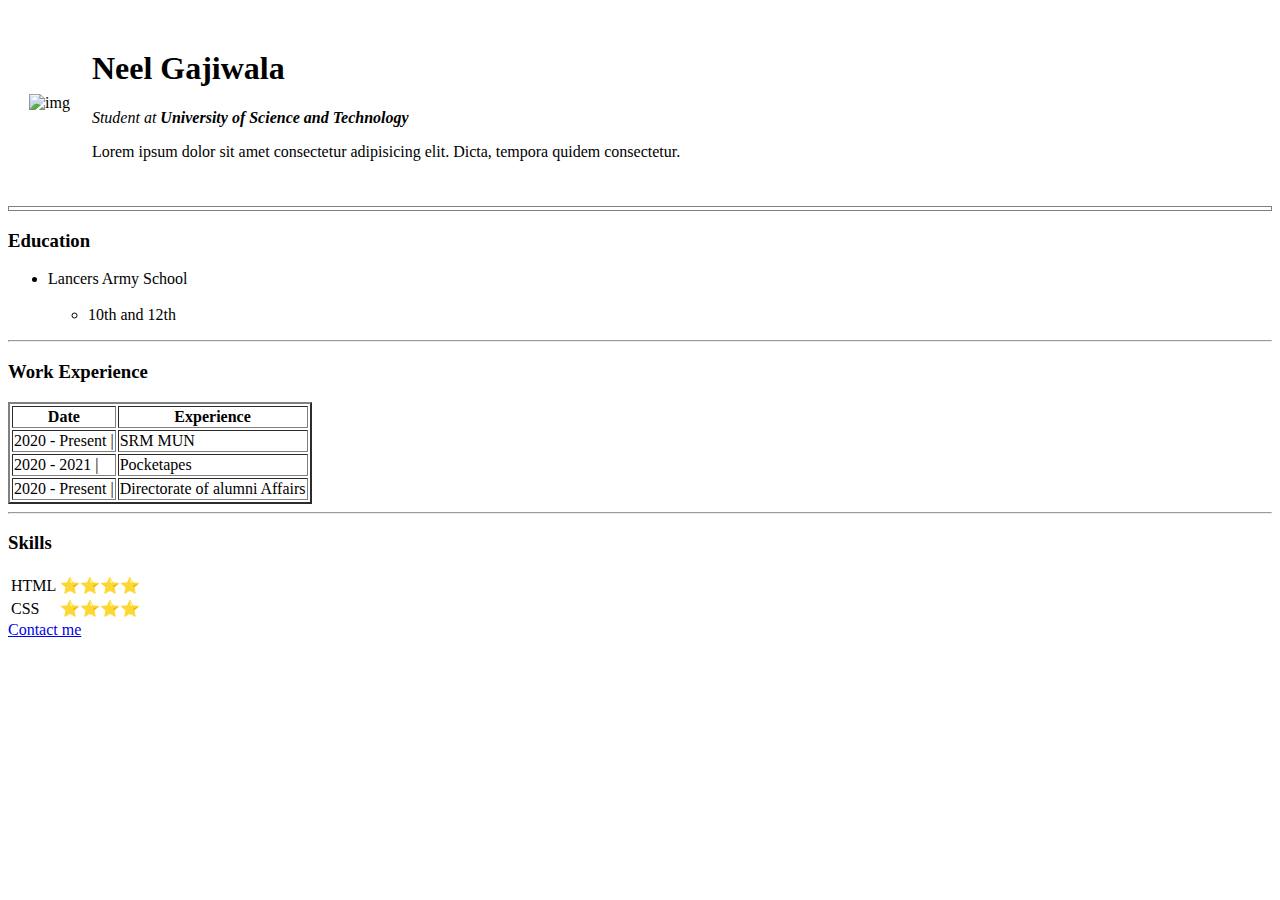
==== index.html @ 4abbf1fb "Initial cv website files" ====
<!DOCTYPE html>
<html lang="en">
  <head>
    <meta charset="UTF-8" />
    <meta http-equiv="X-UA-Compatible" content="IE=edge" />
    <meta name="viewport" content="width=device-width, initial-scale=1.0" />
    <title>Neel Gajiwala Homepage</title>
  </head>
  <body>
    <table cellspacing = "20">
      <tr>
          <td><img src="/UDEMY course/img1.png" alt="img"></td>
          <td><h1>Neel Gajiwala</h1>
        <p>
          <em>Student at <strong> University of Science and Technology</strong></em>
        </p>
        <p>
          Lorem ipsum dolor sit amet consectetur adipisicing elit. Dicta, tempora
          quidem consectetur.
        </p></td>
      </tr>
    </table>
    <hr size="5px" color="">
    <h3>Education</h3>
    <ul>
      <li>Lancers Army School</li>
      <ol>
        <br />
        <li type="circle">10th and 12th</li>
      </ol>
    </ul>
    <hr>
    <h3>Work Experience</h3>
    <table border="2">
      <thead>
        <tr>
          <th>Date</th>
          <th>Experience</th>
        </tr>
      </thead>

      <tbody>
        <tr>
          <td>2020 - Present |</td>
          <td>SRM MUN</td>
        </tr>
        <tr>
          <td>2020 - 2021 |</td>
          <td>Pocketapes</td>
        </tr>
        <tr>
          <td>2020 - Present |</td>
          <td>Directorate of alumni Affairs</td>
        </tr>
      </tbody>
    </table>
    <hr>
    <h3>
        Skills
    </h3>
    
                <table>
                    <tr>
                        <td> HTML </td>
                        <td> ⭐⭐⭐⭐</td>
                    </tr>
                    <tr>
                        <td> CSS </td>
                        <td> ⭐⭐⭐⭐</td>
                    </tr>
                </table>
            </td>
        
    
    <a href="contact.html" target="blank">Contact me</a>
  </body>
</html>
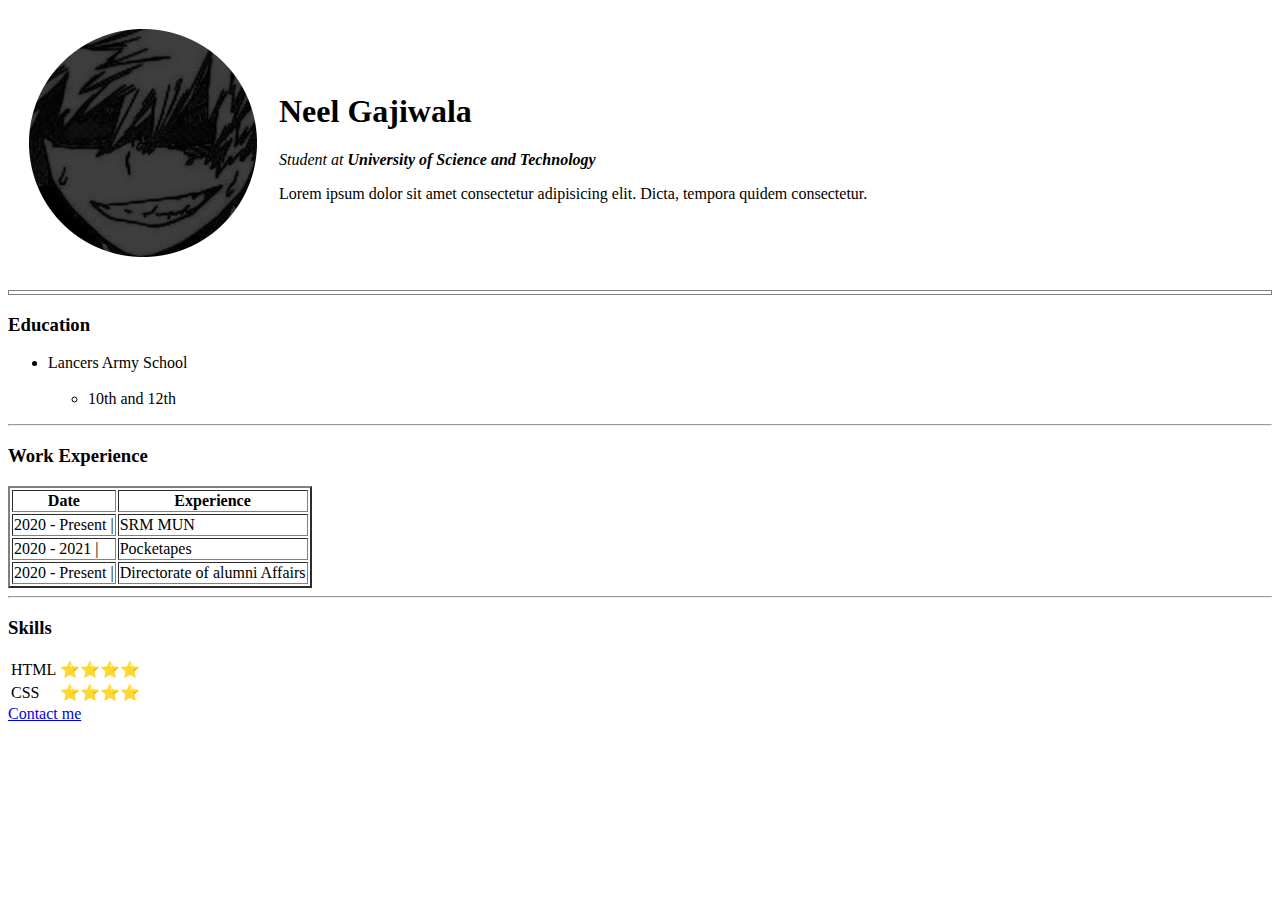
==== commit 123e8003: "Updating Image Source" ====
--- a/index.html
+++ b/index.html
@@ -9,7 +9,7 @@
   <body>
     <table cellspacing = "20">
       <tr>
-          <td><img src="/UDEMY course/img1.png" alt="img"></td>
+          <td><img src="img1.png" alt="img"></td>
           <td><h1>Neel Gajiwala</h1>
         <p>
           <em>Student at <strong> University of Science and Technology</strong></em>
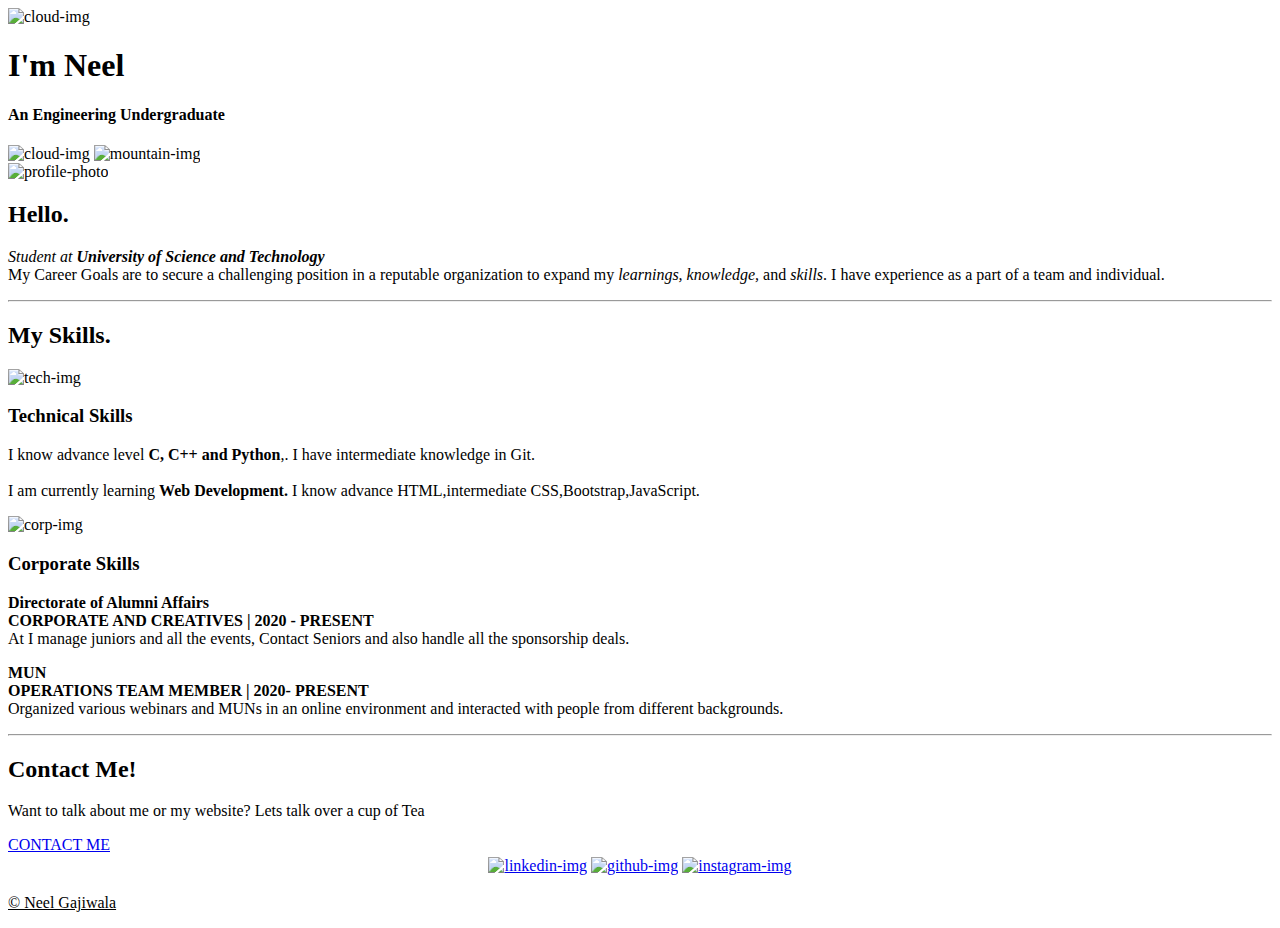
==== commit 3d605ee1: "HTML Updated index.html" ====
--- a/index.html
+++ b/index.html
@@ -1,77 +1,79 @@
 <!DOCTYPE html>
 <html lang="en">
-  <head>
-    <meta charset="UTF-8" />
-    <meta http-equiv="X-UA-Compatible" content="IE=edge" />
-    <meta name="viewport" content="width=device-width, initial-scale=1.0" />
-    <title>Neel Gajiwala Homepage</title>
-  </head>
-  <body>
-    <table cellspacing = "20">
-      <tr>
-          <td><img src="img1.png" alt="img"></td>
-          <td><h1>Neel Gajiwala</h1>
-        <p>
-          <em>Student at <strong> University of Science and Technology</strong></em>
-        </p>
-        <p>
-          Lorem ipsum dolor sit amet consectetur adipisicing elit. Dicta, tempora
-          quidem consectetur.
-        </p></td>
-      </tr>
-    </table>
-    <hr size="5px" color="">
-    <h3>Education</h3>
-    <ul>
-      <li>Lancers Army School</li>
-      <ol>
-        <br />
-        <li type="circle">10th and 12th</li>
-      </ol>
-    </ul>
-    <hr>
-    <h3>Work Experience</h3>
-    <table border="2">
-      <thead>
-        <tr>
-          <th>Date</th>
-          <th>Experience</th>
-        </tr>
-      </thead>
-
-      <tbody>
-        <tr>
-          <td>2020 - Present |</td>
-          <td>SRM MUN</td>
-        </tr>
-        <tr>
-          <td>2020 - 2021 |</td>
-          <td>Pocketapes</td>
-        </tr>
-        <tr>
-          <td>2020 - Present |</td>
-          <td>Directorate of alumni Affairs</td>
-        </tr>
-      </tbody>
-    </table>
-    <hr>
-    <h3>
-        Skills
-    </h3>
-    
-                <table>
-                    <tr>
-                        <td> HTML </td>
-                        <td> ⭐⭐⭐⭐</td>
-                    </tr>
-                    <tr>
-                        <td> CSS </td>
-                        <td> ⭐⭐⭐⭐</td>
-                    </tr>
-                </table>
-            </td>
-        
-    
-    <a href="contact.html" target="blank">Contact me</a>
-  </body>
+<head>
+    <meta charset="UTF-8">
+    <meta http-equiv="X-UA-Compatible" content="IE=edge">
+    <meta name="viewport" content="width=device-width, initial-scale=1.0">
+    <link rel="stylesheet" href="/UDEMY course/MySite/style.css">
+    <link rel="icon" href="/UDEMY course/MySite/favicon.ico">
+    <link rel="preconnect" href="https://fonts.googleapis.com">
+<link rel="preconnect" href="https://fonts.gstatic.com" crossorigin>
+<link href="https://fonts.googleapis.com/css2?family=Merriweather&family=Roboto:wght@300&family=Sacramento&display=swap" rel="stylesheet">
+<link rel="preconnect" href="https://fonts.googleapis.com">
+<link rel="preconnect" href="https://fonts.gstatic.com" crossorigin>
+<link href="https://fonts.googleapis.com/css2?family=Square+Peg&display=swap" rel="stylesheet">
+<title>My Site</title>
+</head>
+<body >
+    <div class="top-container">
+        <img  width = 15% class = "top-cloud" src="/UDEMY course/MySite/images/cloud.png" alt = "cloud-img">
+        <h1>I'm Neel </h1>
+        <p><h4>An Engineering Undergraduate</h4></p>
+        <img width = 15% class = "bottom-cloud" src="/UDEMY course/MySite/images/cloud.png" alt="cloud-img">
+        <img width = 45% src="/UDEMY course/MySite/images/mountain.png" alt="mountain-img">
+    </div>
+    <div class="middle-container">
+        <div class="profile">
+          <img class="upper-body" width = 18% height = 40% src="/UDEMY course/MySite/images/self.png" alt="profile-photo">
+          <h2>Hello.</h2>
+          <p class="intro">
+            <em>Student at <strong> University of Science and Technology</strong></em><br>
+            My Career Goals are to secure a challenging position in a reputable organization to expand my <em>learnings, knowledge,</em> and <em>skills</em>. I have experience as a part of a team and individual.
+          </p>
+        </div>
+        <hr>
+        <div class="skills">
+          <h2>My Skills.</h2>
+          <div class="skill-row">
+              <img  class="tech-img" src="/UDEMY course/MySite/images/COding.png" alt="tech-img">
+              <h3>Technical Skills</h3>
+            <p>I know advance level <strong>C, C++ and Python</strong>,. I have intermediate knowledge in Git.
+              <br><br>
+              I am currently learning <strong>Web Development.</strong> I know advance HTML,intermediate CSS,Bootstrap,JavaScript.
+            </p>
+          </div>
+          <div class="skill-row">
+              <img  class="corp-img" src="/UDEMY course/MySite/images/corporate.png" alt="corp-img">
+              <h3>Corporate Skills</h3>
+              <p><strong>Directorate of Alumni Affairs</strong><br>
+              <strong>CORPORATE AND CREATIVES | 2020 - PRESENT</strong><br>
+                 At  I manage juniors and all the events, Contact Seniors and also handle all the sponsorship deals.</p>
+              <p><strong> MUN </strong><br>
+                <strong>OPERATIONS TEAM MEMBER | 2020- PRESENT</strong> <br>  
+            Organized various webinars and MUNs in an online environment and interacted with people from different backgrounds.</p>
+          </div>
+        </div>
+        <hr>
+        <div class="contact-me">
+          <h2>Contact Me!</h2>
+          <h3></h3>
+          <p class="contact-message">Want to talk about me or my website? Lets talk over a cup of Tea</p>
+          <a class="btn" href="mailto:neelgajiwala89@gmail.com">CONTACT ME</a>
+        </div>
+      </div>
+      
+      
+      <div class="bottom-container">
+          <table align="center" >
+              <tr>
+                <td><a target = _blank class="footer-link1" href="https://www.linkedin.com/in/neel-gajiwala/"><img src="/UDEMY course/MySite/images/linkedin.png" alt="linkedin-img"></a></td>
+                <td><a target = _blank class="footer-link2" href="https://github.com/NeelGaji"><img src="/UDEMY course/MySite/images/github.png" alt="github-img"></a></td>
+                <td><a target = _blank class="footer-link3" href="https://www.instagram.com/__.neelll.___/"><img src="/UDEMY course/MySite/images/instagram (1).png" alt="instagram-img"></a></td>
+                
+                </tr>
+            </table>
+        <p class="copyright"><u>© Neel Gajiwala</u></p>
+      </div>
+      
+</body>
 </html>
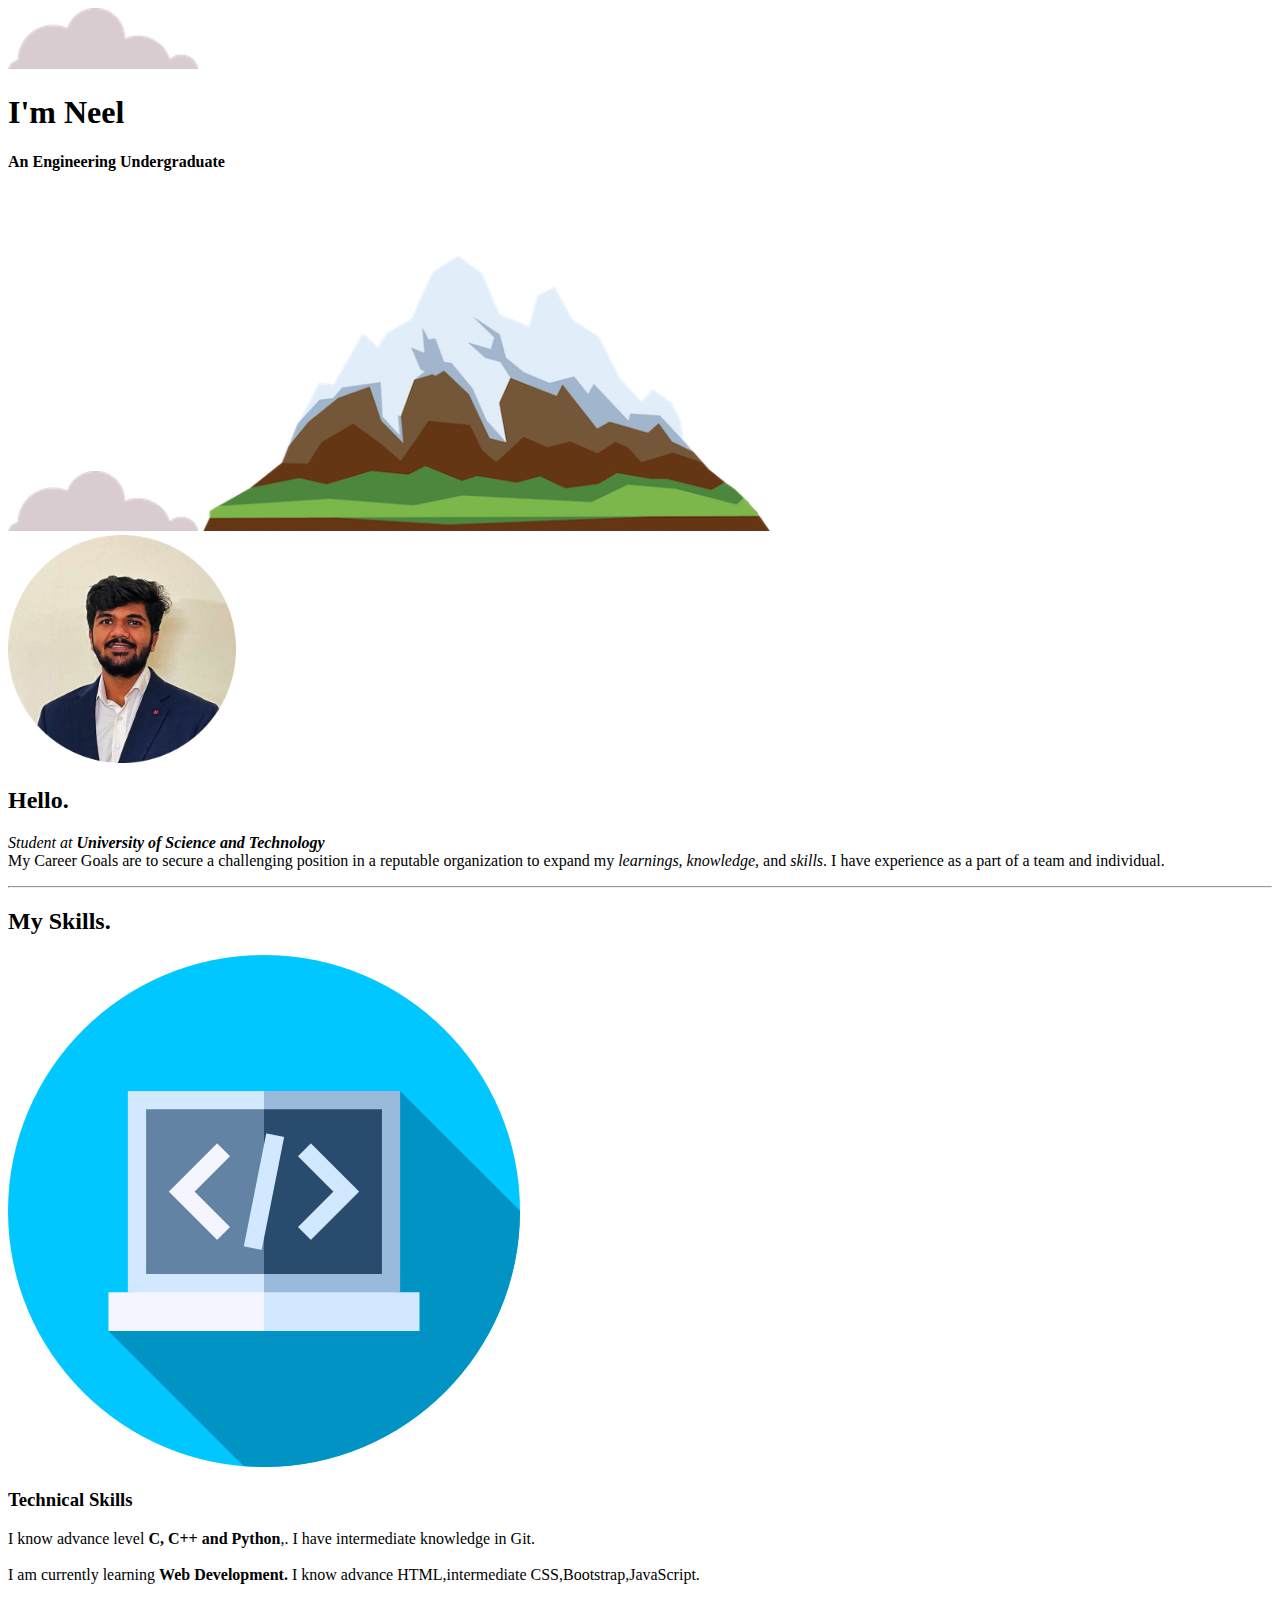
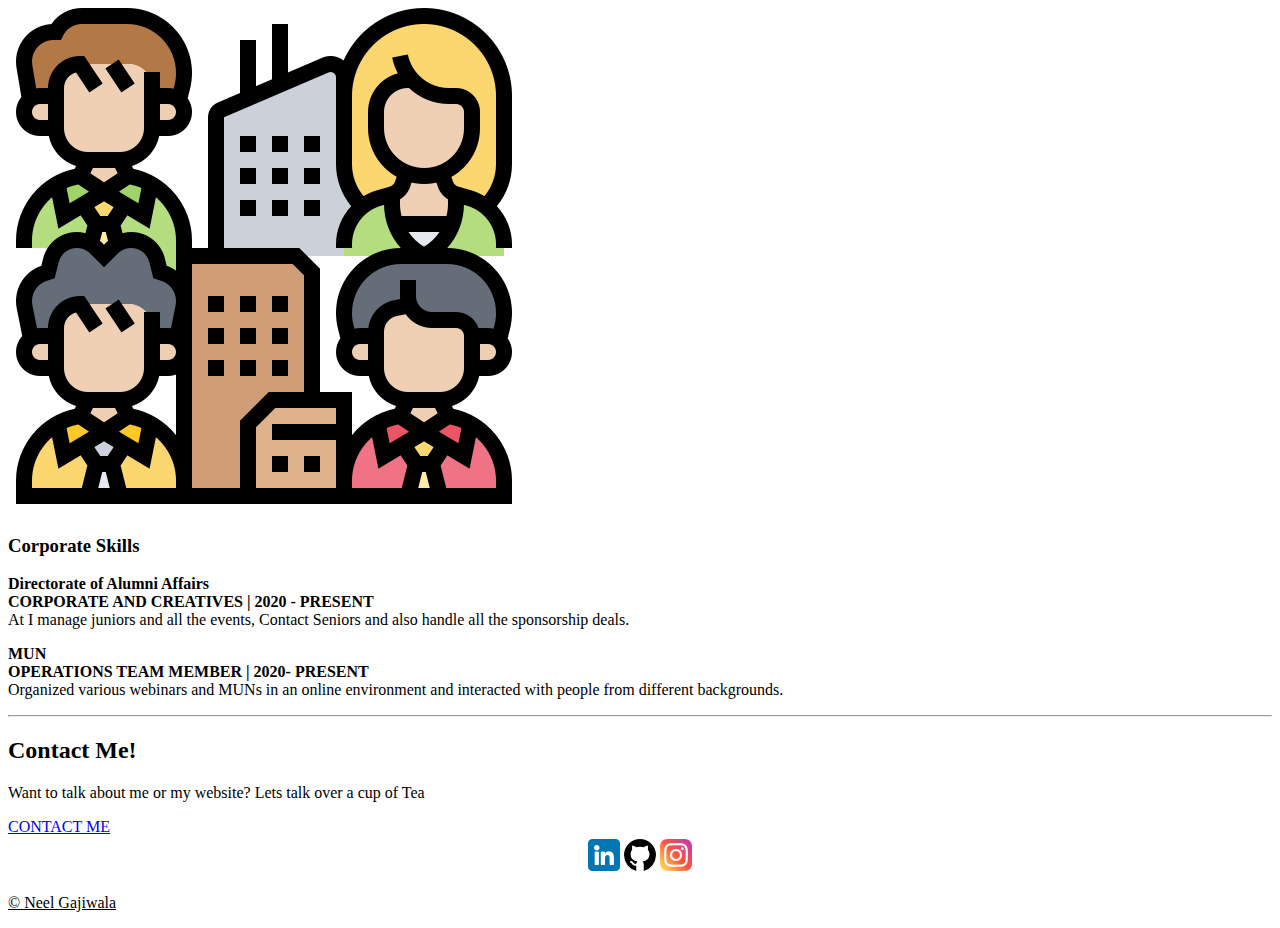
==== commit 18f5b57a: "image changes index.html" ====
--- a/index.html
+++ b/index.html
@@ -16,15 +16,15 @@
 </head>
 <body >
     <div class="top-container">
-        <img  width = 15% class = "top-cloud" src="/UDEMY course/MySite/images/cloud.png" alt = "cloud-img">
+        <img  width = 15% class = "top-cloud" src="cloud.png" alt = "cloud-img">
         <h1>I'm Neel </h1>
         <p><h4>An Engineering Undergraduate</h4></p>
-        <img width = 15% class = "bottom-cloud" src="/UDEMY course/MySite/images/cloud.png" alt="cloud-img">
-        <img width = 45% src="/UDEMY course/MySite/images/mountain.png" alt="mountain-img">
+        <img width = 15% class = "bottom-cloud" src="cloud.png" alt="cloud-img">
+        <img width = 45% src="mountain.png" alt="mountain-img">
     </div>
     <div class="middle-container">
         <div class="profile">
-          <img class="upper-body" width = 18% height = 40% src="/UDEMY course/MySite/images/self.png" alt="profile-photo">
+          <img class="upper-body" width = 18% height = 40% src="self.png" alt="profile-photo">
           <h2>Hello.</h2>
           <p class="intro">
             <em>Student at <strong> University of Science and Technology</strong></em><br>
@@ -35,7 +35,7 @@
         <div class="skills">
           <h2>My Skills.</h2>
           <div class="skill-row">
-              <img  class="tech-img" src="/UDEMY course/MySite/images/COding.png" alt="tech-img">
+              <img  class="tech-img" src="COding.png" alt="tech-img">
               <h3>Technical Skills</h3>
             <p>I know advance level <strong>C, C++ and Python</strong>,. I have intermediate knowledge in Git.
               <br><br>
@@ -43,7 +43,7 @@
             </p>
           </div>
           <div class="skill-row">
-              <img  class="corp-img" src="/UDEMY course/MySite/images/corporate.png" alt="corp-img">
+              <img  class="corp-img" src="corporate.png" alt="corp-img">
               <h3>Corporate Skills</h3>
               <p><strong>Directorate of Alumni Affairs</strong><br>
               <strong>CORPORATE AND CREATIVES | 2020 - PRESENT</strong><br>
@@ -66,9 +66,9 @@
       <div class="bottom-container">
           <table align="center" >
               <tr>
-                <td><a target = _blank class="footer-link1" href="https://www.linkedin.com/in/neel-gajiwala/"><img src="/UDEMY course/MySite/images/linkedin.png" alt="linkedin-img"></a></td>
-                <td><a target = _blank class="footer-link2" href="https://github.com/NeelGaji"><img src="/UDEMY course/MySite/images/github.png" alt="github-img"></a></td>
-                <td><a target = _blank class="footer-link3" href="https://www.instagram.com/__.neelll.___/"><img src="/UDEMY course/MySite/images/instagram (1).png" alt="instagram-img"></a></td>
+                <td><a target = _blank class="footer-link1" href="https://www.linkedin.com/in/neel-gajiwala/"><img src="linkedin.png" alt="linkedin-img"></a></td>
+                <td><a target = _blank class="footer-link2" href="https://github.com/NeelGaji"><img src="github.png" alt="github-img"></a></td>
+                <td><a target = _blank class="footer-link3" href="https://www.instagram.com/__.neelll.___/"><img src="instagram (1).png" alt="instagram-img"></a></td>
                 
                 </tr>
             </table>
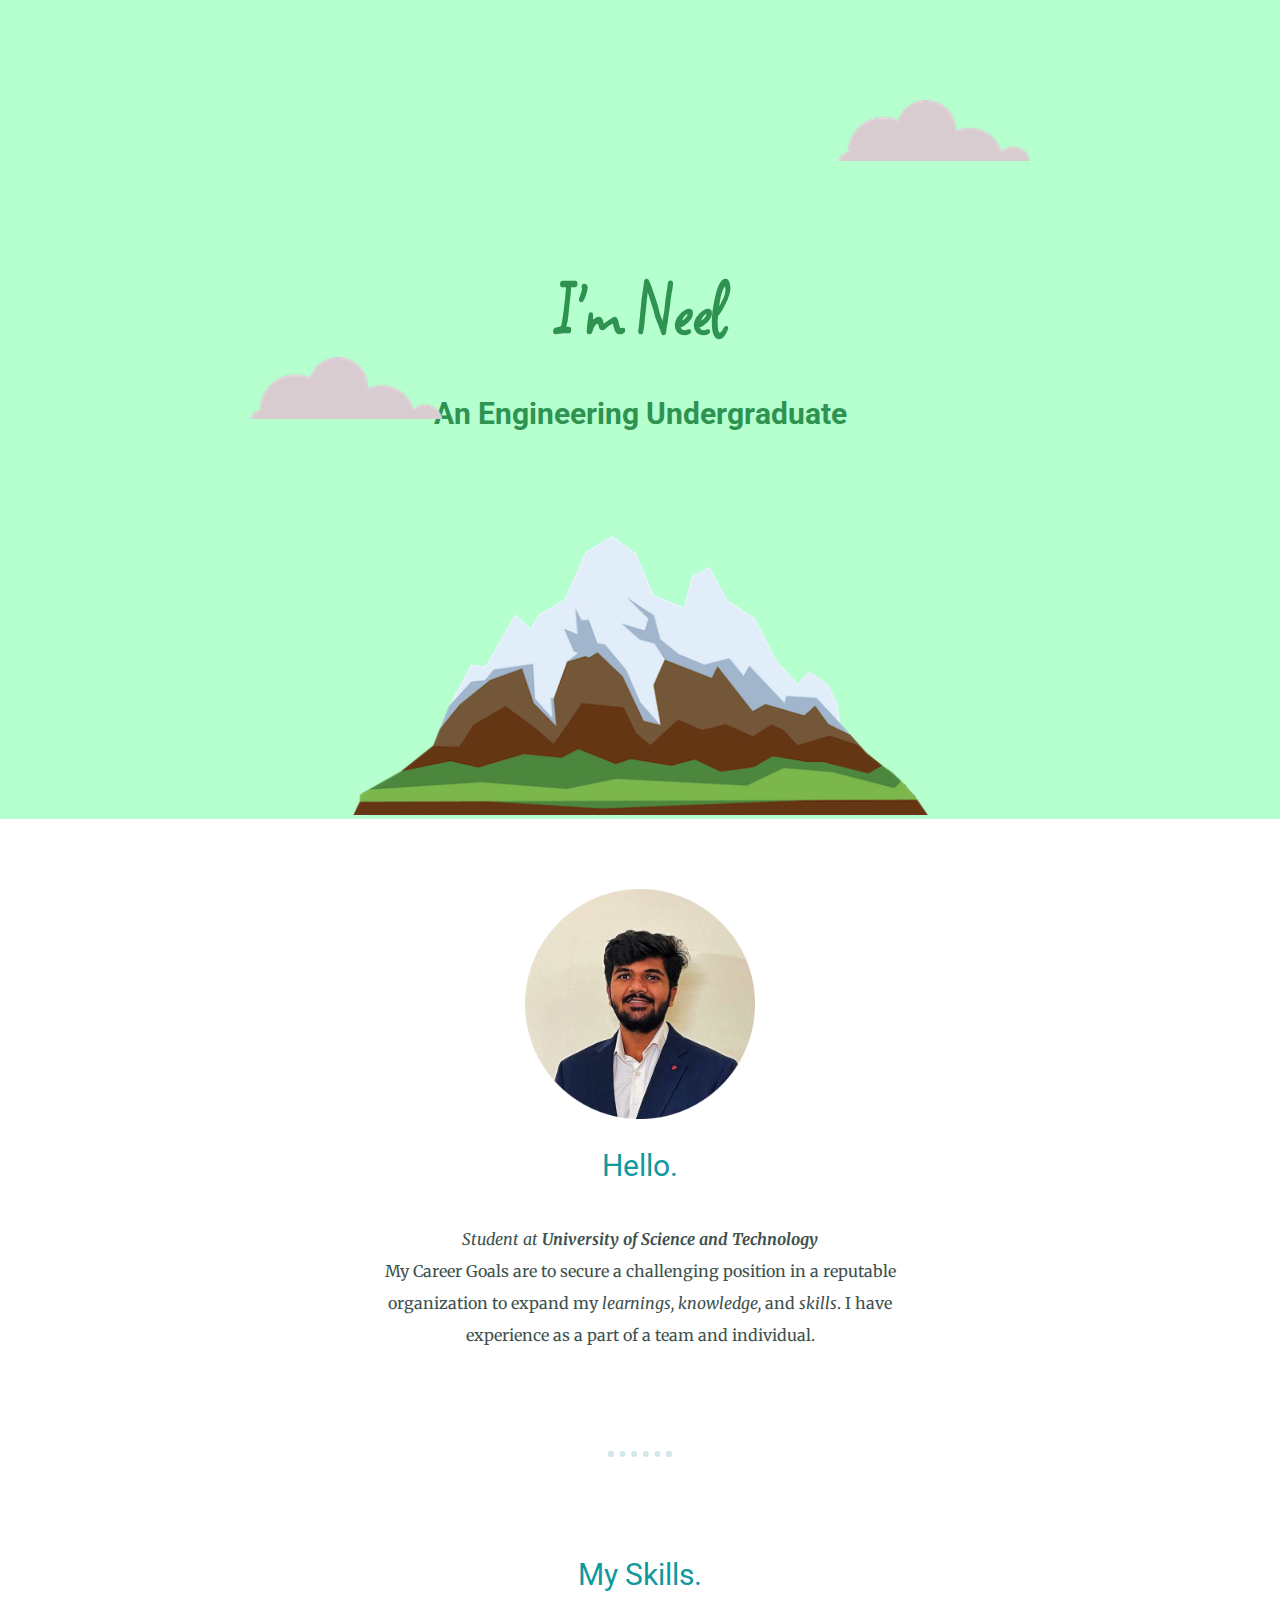
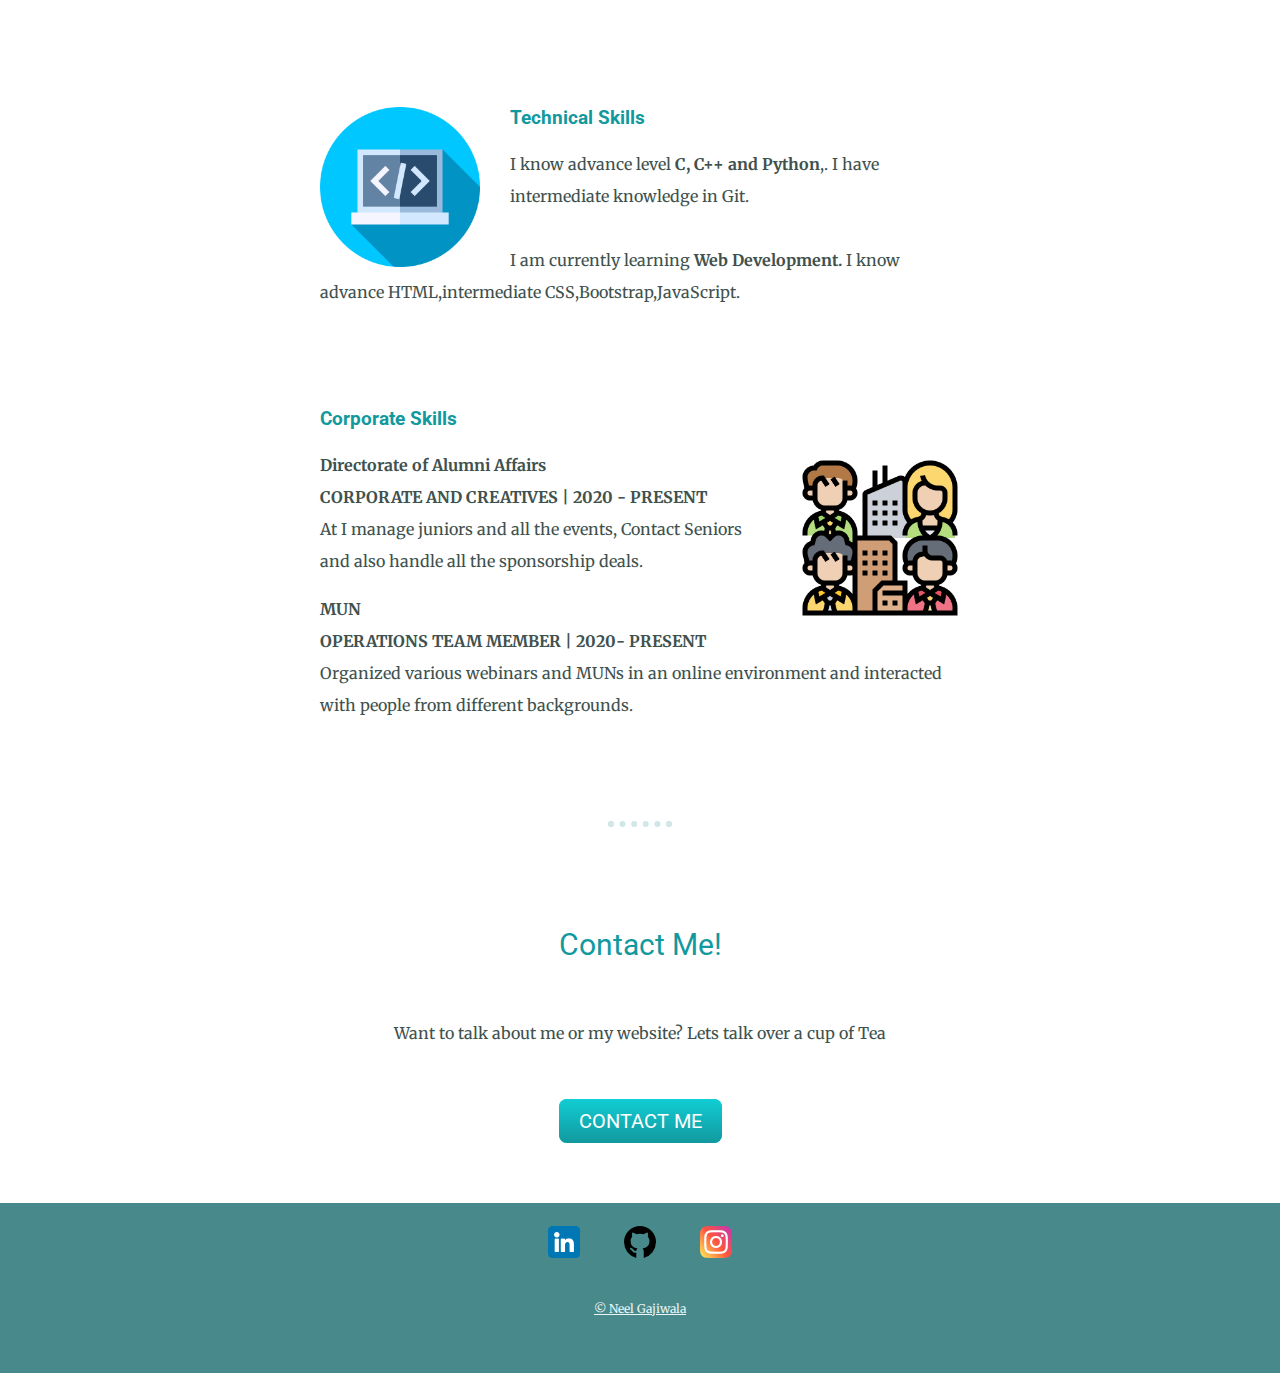
==== commit c5d9fd61: "Update index.html" ====
--- a/index.html
+++ b/index.html
@@ -4,8 +4,8 @@
     <meta charset="UTF-8">
     <meta http-equiv="X-UA-Compatible" content="IE=edge">
     <meta name="viewport" content="width=device-width, initial-scale=1.0">
-    <link rel="stylesheet" href="/UDEMY course/MySite/style.css">
-    <link rel="icon" href="/UDEMY course/MySite/favicon.ico">
+    <link rel="stylesheet" href="style.css">
+    <link rel="icon" href="favicon.ico">
     <link rel="preconnect" href="https://fonts.googleapis.com">
 <link rel="preconnect" href="https://fonts.gstatic.com" crossorigin>
 <link href="https://fonts.googleapis.com/css2?family=Merriweather&family=Roboto:wght@300&family=Sacramento&display=swap" rel="stylesheet">
--- a/style.css
+++ b/style.css
@@ -0,0 +1,143 @@
+body {
+    margin:0;
+    text-align: center;
+    font-family: 'Merriweather', serif;
+    color: #40514E;
+}
+hr{
+    border: dotted #d2e7e7 6px;
+    border-bottom: none;
+    width: 4%;
+    margin: 100px auto;
+}
+h1 {
+    margin-top: 230px;
+    margin-bottom: -35px;
+    font-family: 'Square Peg',cursive;
+    font-size:80px;
+    color:#2e9350;
+    line-height: 2;
+}
+h2{
+    color:#11999E;
+    font-family: 'Roboto', sans-serif;
+    font-size: 0.8cm; 
+    font-weight: normal;
+    padding-bottom: 15px;
+}
+h4{
+    font-family: 'Roboto', sans-serif;
+    font-size: 30px;
+    color:#2e9350;     
+    font-weight: bold;
+}
+h3{
+    color: #11999E;
+    font-family: 'Roboto', sans-serif;
+}
+.middle-container{
+    margin: 70px 0;
+}
+.intro{
+    width:40%;
+    position: relative;
+    margin: auto;
+}
+.dev{
+    text-decoration: underline;
+}
+p{
+    line-height: 2;
+
+}
+.skill-row{
+    width: 50%;
+    margin: 100px auto 100px auto;
+    text-align: left;
+}
+.tech-img{
+    width : 25%;
+    float: left;
+    margin-right: 30px;
+}
+
+.corp-img{
+    width : 25%;
+    float: right;
+    margin-left:30px;
+    padding-top: 50px;
+
+}
+.top-container { 
+    background-color:#B6FFCE;
+    position: relative;
+    padding-top: 1px;
+
+}
+.top-cloud {
+    position: absolute;
+    right: 250px;
+    top: 100px;
+}
+.bottom-cloud {
+    position: absolute;
+    left: 250px;
+    bottom: 400px;
+}
+a{
+    color: #11999E; 
+}
+a:hover{
+    color: #d2e7e7;
+}
+
+.footer-link1{
+    padding-right: 40px;
+}
+.footer-link2{
+    padding-right: 20px;
+}
+.footer-link3{
+    padding-left: 20px;
+}
+.contact-message{
+    width: 40%;
+    margin: 40px auto 60px;
+}
+.btn {
+    background: #11cdd4;
+    background-image: -webkit-linear-gradient(top, #11cdd4, #11999e);
+    background-image: -moz-linear-gradient(top, #11cdd4, #11999e);
+    background-image: -ms-linear-gradient(top, #11cdd4, #11999e);
+    background-image: -o-linear-gradient(top, #11cdd4, #11999e);
+    background-image: linear-gradient(to bottom, #11cdd4, #11999e);
+    -webkit-border-radius: 8;
+    -moz-border-radius: 8;
+    border-radius: 8px;
+    font-family: 'Roboto', sans-serif;
+    color: #ffffff;
+    font-size: 20px;
+    padding: 10px 20px 10px 20px;
+    text-decoration: none;
+  }
+  
+  .btn:hover {
+    background: #30e3cb;
+    background-image: -webkit-linear-gradient(top, #30e3cb, #2bc4ad);
+    background-image: -moz-linear-gradient(top, #30e3cb, #2bc4ad);
+    background-image: -ms-linear-gradient(top, #30e3cb, #2bc4ad);
+    background-image: -o-linear-gradient(top, #30e3cb, #2bc4ad);
+    background-image: linear-gradient(to bottom, #30e3cb, #2bc4ad);
+    text-decoration: none;
+  }
+
+.bottom-container{
+    background-color: #48898b;
+    padding: 20px 0 20px;
+}
+
+.copyright{
+    color: #eaf6f6;
+    font-size: 0.75rem;
+    padding: 20PX 0;
+}
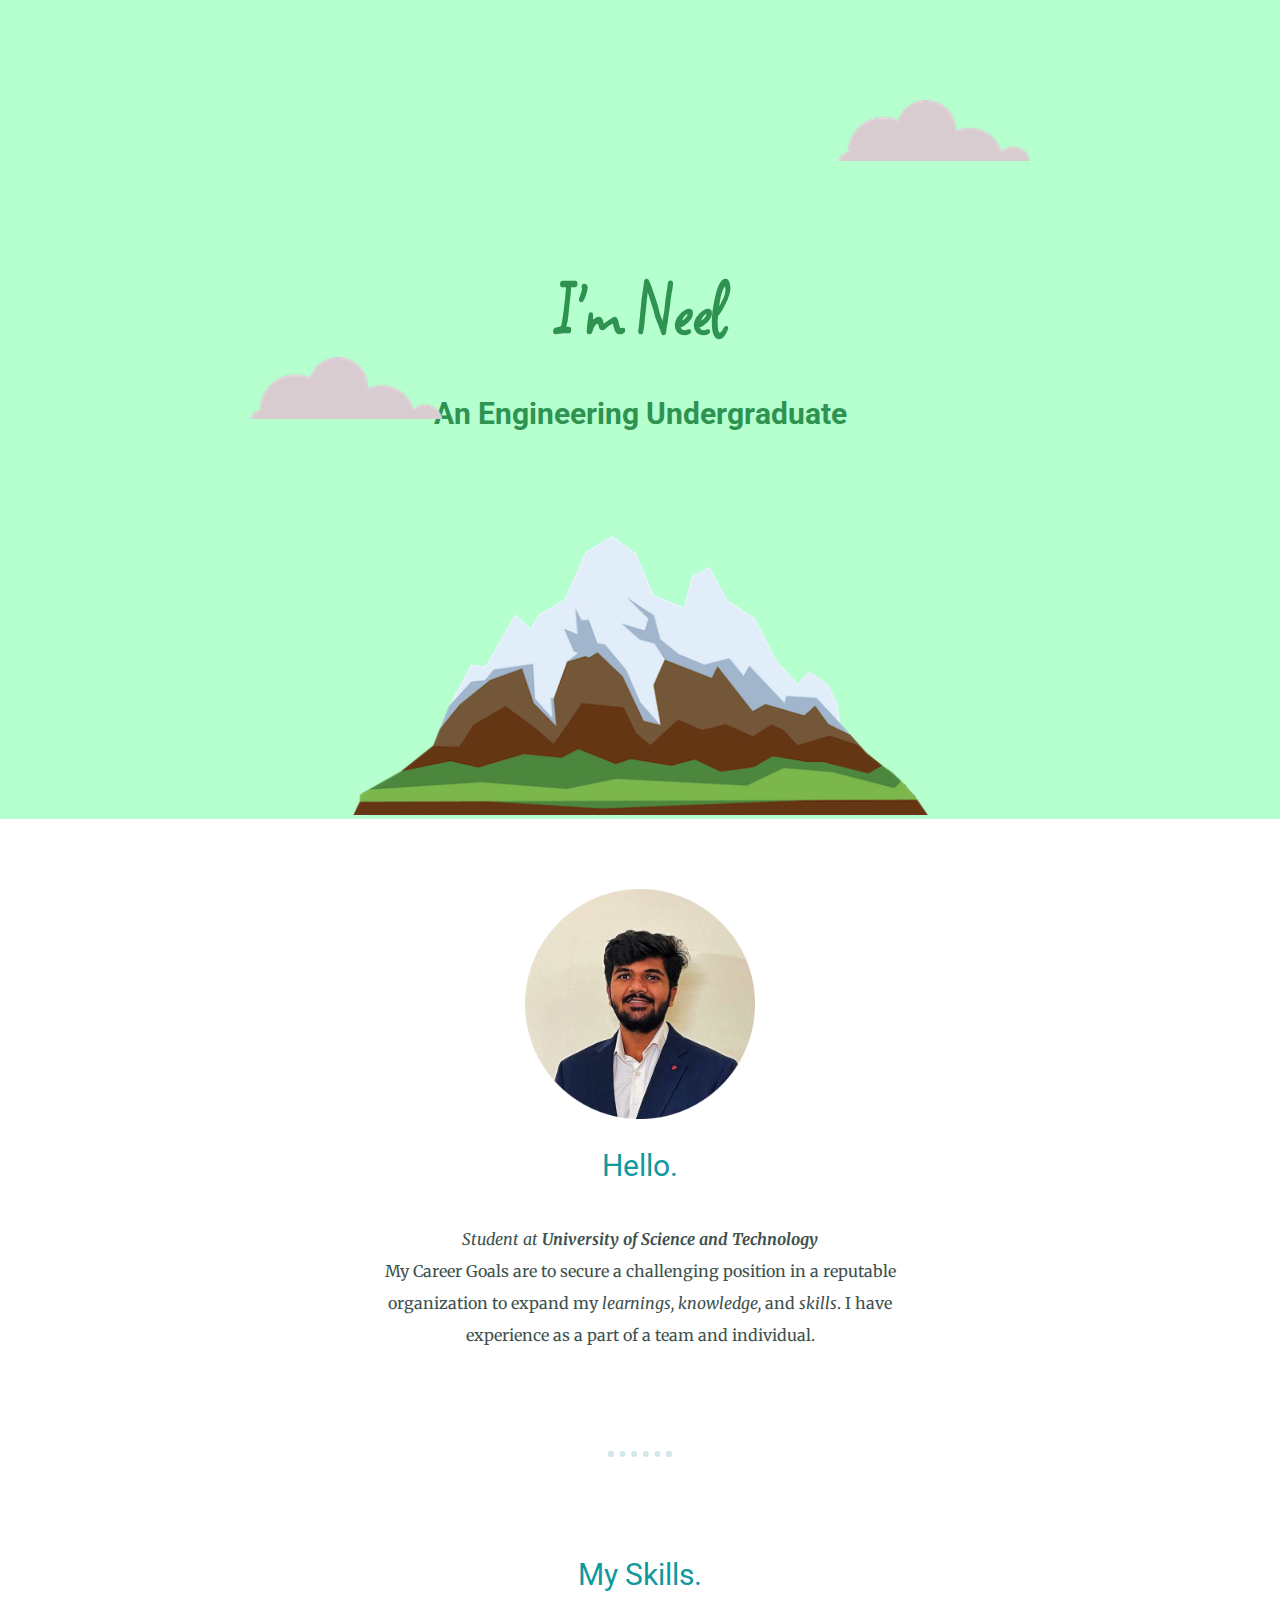
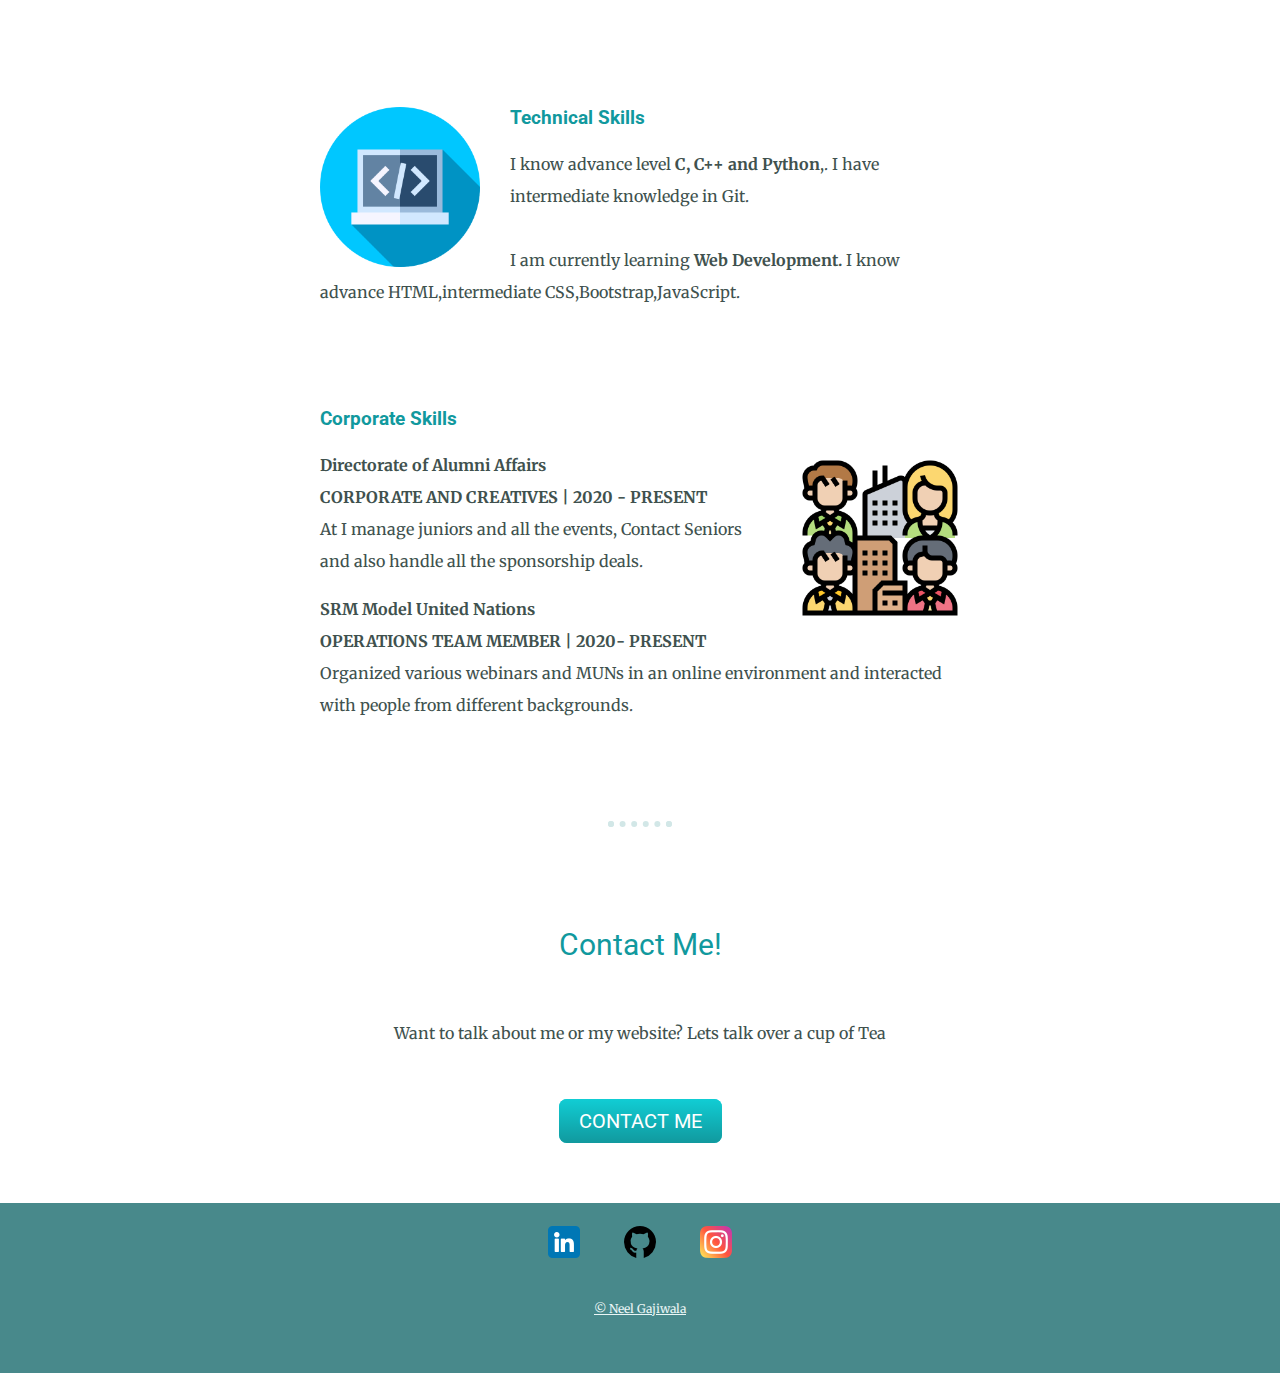
==== commit 74848dad: "Update index.html" ====
--- a/index.html
+++ b/index.html
@@ -48,7 +48,7 @@
               <p><strong>Directorate of Alumni Affairs</strong><br>
               <strong>CORPORATE AND CREATIVES | 2020 - PRESENT</strong><br>
                  At  I manage juniors and all the events, Contact Seniors and also handle all the sponsorship deals.</p>
-              <p><strong> MUN </strong><br>
+              <p><strong> SRM Model United Nations </strong><br>
                 <strong>OPERATIONS TEAM MEMBER | 2020- PRESENT</strong> <br>  
             Organized various webinars and MUNs in an online environment and interacted with people from different backgrounds.</p>
           </div>
